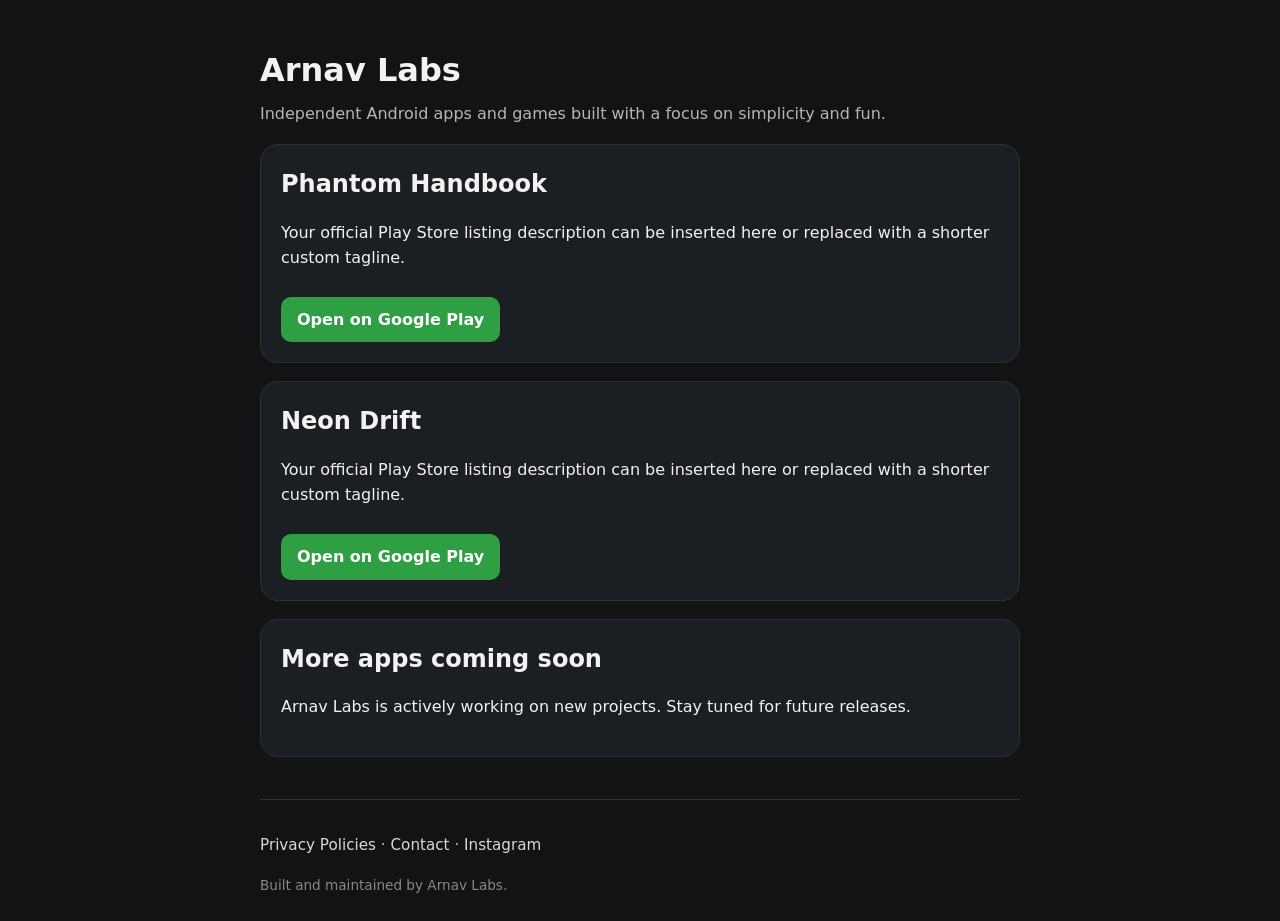
==== index.html @ f1346136 "Add files via upload" ====
<!DOCTYPE html>
<html lang="en">
<head>
<meta charset="UTF-8">
<meta name="viewport" content="width=device-width, initial-scale=1.0">
<title>Arnav Labs</title>
<style>
body{margin:0;font-family:system-ui,-apple-system,Segoe UI,Roboto,sans-serif;background:#111315;color:#f2f2f2;line-height:1.6}
.container{max-width:760px;margin:auto;padding:24px}
h1{margin-bottom:4px;font-size:2rem}
.subtitle{color:#b6b6b6;margin-top:0}
.card{background:#1b1e22;border:1px solid #2c3138;border-radius:18px;padding:20px;margin:18px 0}
.card h2{margin:0 0 8px}
.btn{display:inline-block;margin-top:10px;background:#2ea043;color:white;text-decoration:none;padding:10px 16px;border-radius:10px;font-weight:600}
footer{margin-top:42px;padding-top:18px;border-top:1px solid #2c3138;color:#b6b6b6;font-size:.95rem}
footer a{color:#d8d8d8;text-decoration:none}
.small{margin-top:18px;font-size:.85rem;color:#888}
</style>
</head>
<body>
<div class="container">
<h1>Arnav Labs</h1>
<p class="subtitle">Independent Android apps and games built with a focus on simplicity and fun.</p>

<div class="card">
<h2>Phantom Handbook</h2>
<p>Your official Play Store listing description can be inserted here or replaced with a shorter custom tagline.</p>
<a class="btn" href="https://play.google.com/store/apps/details?id=com.arnav.phantomhandbook">Open on Google Play</a>
</div>

<div class="card">
<h2>Neon Drift</h2>
<p>Your official Play Store listing description can be inserted here or replaced with a shorter custom tagline.</p>
<a class="btn" href="https://play.google.com/store/apps/details?id=com.arnav.neondrift">Open on Google Play</a>
</div>

<div class="card">
<h2>More apps coming soon</h2>
<p>Arnav Labs is actively working on new projects. Stay tuned for future releases.</p>
</div>

<footer>
<p>
<a href="https://arnav246.github.io/Privacy-Policies/">Privacy Policies</a> ·
<a href="mailto:arnavanand24680@gmail.com">Contact</a> ·
<a href="https://instagram.com/arnav.anand627">Instagram</a>
</p>
<div class="small">Built and maintained by Arnav Labs.</div>
</footer>

</div>
</body>
</html>
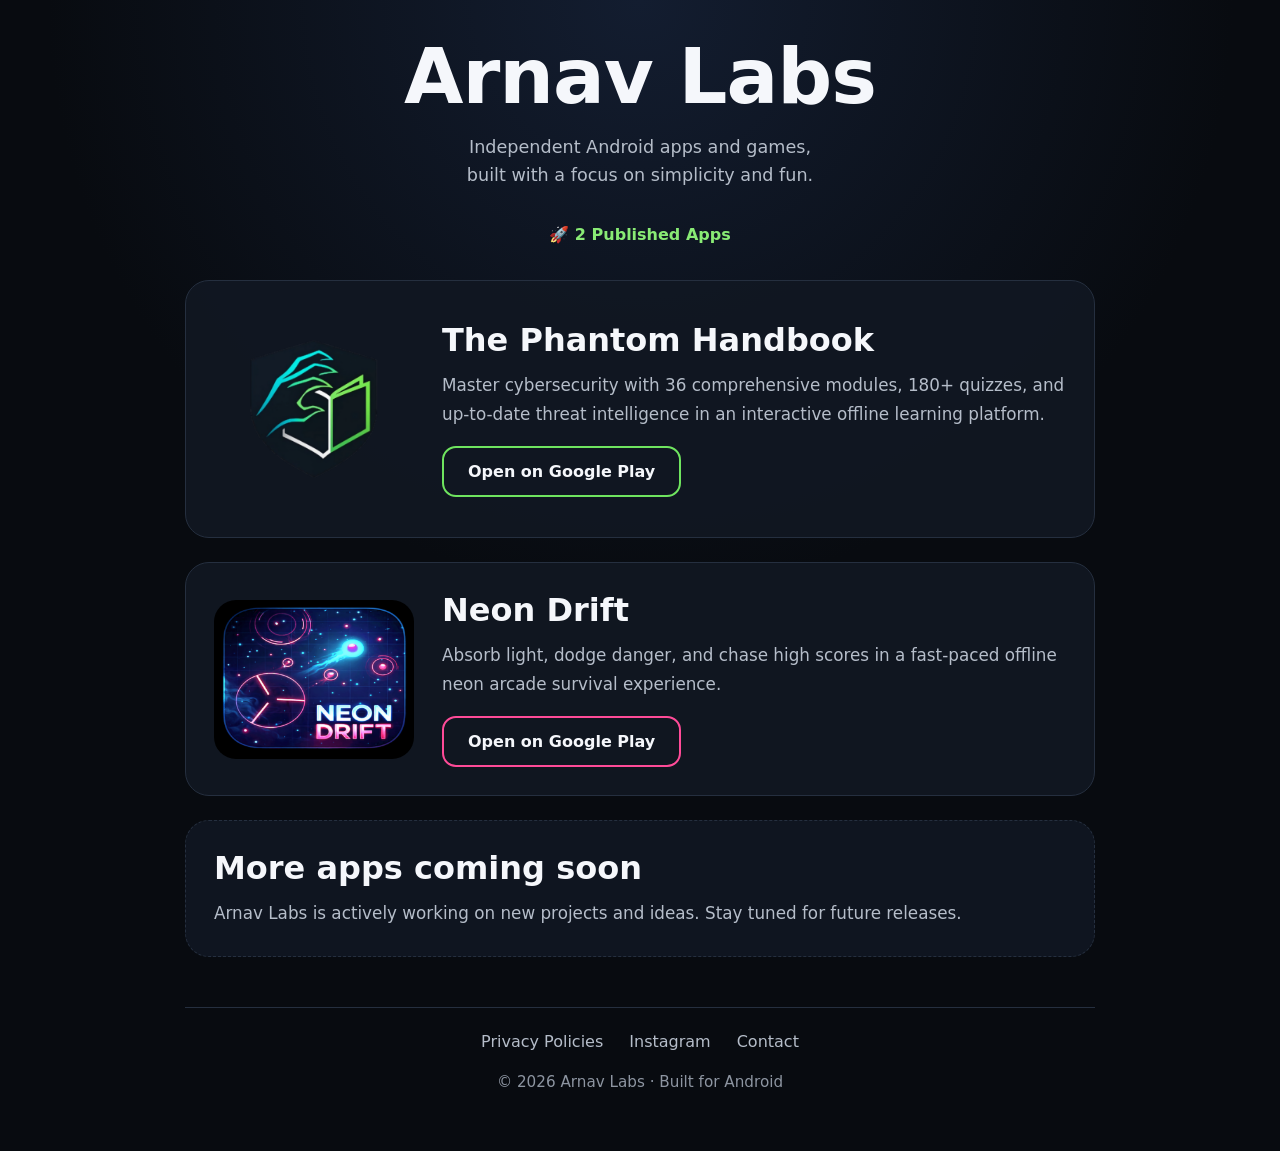
==== commit 23e02a39: "Rename arnav_labs_index to index.html" ====
--- a/index.html
+++ b/index.html
@@ -1,53 +1,338 @@
 <!DOCTYPE html>
 <html lang="en">
 <head>
-<meta charset="UTF-8">
-<meta name="viewport" content="width=device-width, initial-scale=1.0">
-<title>Arnav Labs</title>
-<style>
-body{margin:0;font-family:system-ui,-apple-system,Segoe UI,Roboto,sans-serif;background:#111315;color:#f2f2f2;line-height:1.6}
-.container{max-width:760px;margin:auto;padding:24px}
-h1{margin-bottom:4px;font-size:2rem}
-.subtitle{color:#b6b6b6;margin-top:0}
-.card{background:#1b1e22;border:1px solid #2c3138;border-radius:18px;padding:20px;margin:18px 0}
-.card h2{margin:0 0 8px}
-.btn{display:inline-block;margin-top:10px;background:#2ea043;color:white;text-decoration:none;padding:10px 16px;border-radius:10px;font-weight:600}
-footer{margin-top:42px;padding-top:18px;border-top:1px solid #2c3138;color:#b6b6b6;font-size:.95rem}
-footer a{color:#d8d8d8;text-decoration:none}
-.small{margin-top:18px;font-size:.85rem;color:#888}
-</style>
+    <meta charset="UTF-8">
+    <meta name="viewport" content="width=device-width, initial-scale=1.0">
+    <title>Arnav Labs</title>
+
+    <meta name="description" content="Official home of Arnav Labs. Explore Android apps and games including The Phantom Handbook and Neon Drift.">
+
+    <style>
+        :root{
+            --bg:#080b10;
+            --bg2:#0d121b;
+            --card:#111722;
+            --border:#252f3f;
+            --text:#f5f7fb;
+            --secondary:#b5bdc9;
+            --green:#6fe45f;
+            --pink:#ff4b98;
+        }
+
+        *{
+            margin:0;
+            padding:0;
+            box-sizing:border-box;
+        }
+
+        html{
+            scroll-behavior:smooth;
+        }
+
+        body{
+            background:
+                radial-gradient(circle at top,#131d30 0%,#080b10 45%);
+            color:var(--text);
+            font-family:
+                Inter,
+                system-ui,
+                -apple-system,
+                BlinkMacSystemFont,
+                "Segoe UI",
+                sans-serif;
+        }
+
+        .container{
+            width:min(100%,950px);
+            margin:auto;
+            padding:32px 20px 60px;
+        }
+
+        h1{
+            text-align:center;
+            font-size:clamp(3rem,7vw,4.8rem);
+            font-weight:800;
+            letter-spacing:-1px;
+        }
+
+        .subtitle{
+            margin-top:12px;
+            text-align:center;
+            color:var(--secondary);
+            line-height:1.6;
+            font-size:1.1rem;
+        }
+
+        .published{
+            margin:36px auto;
+            text-align:center;
+            color:#89eb75;
+            font-weight:700;
+            font-size:1rem;
+        }
+
+        .card{
+            display:flex;
+            gap:28px;
+            align-items:center;
+
+            background:rgba(17,23,34,.92);
+
+            border:1px solid var(--border);
+            border-radius:24px;
+
+            padding:28px;
+
+            text-decoration:none;
+            color:inherit;
+
+            transition:.18s ease;
+
+            margin-bottom:24px;
+        }
+
+        .card:hover{
+            transform:translateY(-3px);
+            border-color:#3b4960;
+        }
+
+        .icon{
+            width:200px;
+            border-radius:22px;
+            flex-shrink:0;
+        }
+
+        .content{
+            flex:1;
+        }
+
+        .content h2{
+            font-size:2rem;
+            margin-bottom:12px;
+        }
+
+        .content p{
+            color:var(--secondary);
+            line-height:1.7;
+            font-size:1.05rem;
+        }
+
+        .button{
+
+            display:inline-block;
+
+            margin-top:18px;
+
+            padding:14px 24px;
+
+            border-radius:14px;
+
+            border:2px solid var(--green);
+
+            font-weight:700;
+
+            transition:.18s;
+        }
+
+        .pink{
+            border-color:var(--pink);
+        }
+
+        .coming{
+
+            border-style:dashed;
+            cursor:default;
+        }
+
+        .coming:hover{
+            transform:none;
+        }
+
+        footer{
+
+            margin-top:50px;
+
+            border-top:1px solid var(--border);
+
+            padding-top:24px;
+
+            display:flex;
+
+            justify-content:center;
+
+            flex-wrap:wrap;
+
+            gap:26px;
+        }
+
+        footer a{
+
+            text-decoration:none;
+
+            color:var(--secondary);
+
+            transition:.2s;
+        }
+
+        footer a:hover{
+            color:white;
+        }
+
+        .copyright{
+
+            margin-top:22px;
+
+            text-align:center;
+
+            color:#8d95a1;
+
+            font-size:.95rem;
+        }
+
+        @media(max-width:720px){
+
+            .card{
+
+                flex-direction:column;
+
+                text-align:center;
+
+                padding:24px;
+            }
+
+            .icon{
+
+                width:165px;
+            }
+
+            .content h2{
+
+                font-size:1.7rem;
+            }
+
+        }
+
+    </style>
 </head>
+
 <body>
+
 <div class="container">
-<h1>Arnav Labs</h1>
-<p class="subtitle">Independent Android apps and games built with a focus on simplicity and fun.</p>
-
-<div class="card">
-<h2>Phantom Handbook</h2>
-<p>Your official Play Store listing description can be inserted here or replaced with a shorter custom tagline.</p>
-<a class="btn" href="https://play.google.com/store/apps/details?id=com.arnav.phantomhandbook">Open on Google Play</a>
+
+    <h1>Arnav Labs</h1>
+
+    <div class="subtitle">
+        Independent Android apps and games,<br>
+        built with a focus on simplicity and fun.
+    </div>
+
+    <div class="published">
+        🚀 2 Published Apps
+    </div>
+
+    <!-- PHANTOM -->
+
+    <a class="card"
+       href="https://play.google.com/store/apps/details?id=com.arnav.phantomhandbook"
+       target="_blank">
+
+        <img
+            class="icon"
+            src="phantom.png"
+            alt="The Phantom Handbook">
+
+        <div class="content">
+
+            <h2>The Phantom Handbook</h2>
+
+            <p>
+                Master cybersecurity with 36 comprehensive modules,
+                180+ quizzes, and up-to-date threat intelligence
+                in an interactive offline learning platform.
+            </p>
+
+            <div class="button">
+                Open on Google Play
+            </div>
+
+        </div>
+
+    </a>
+
+    <!-- NEON -->
+
+    <a class="card"
+       href="https://play.google.com/store/apps/details?id=com.arnav.neondrift"
+       target="_blank">
+
+        <img
+            class="icon"
+            src="neon.png"
+            alt="Neon Drift">
+
+        <div class="content">
+
+            <h2>Neon Drift</h2>
+
+            <p>
+                Absorb light, dodge danger,
+                and chase high scores in a
+                fast-paced offline neon arcade
+                survival experience.
+            </p>
+
+            <div class="button pink">
+                Open on Google Play
+            </div>
+
+        </div>
+
+    </a>
+
+    <!-- FUTURE -->
+
+    <div class="card coming">
+
+        <div class="content">
+
+            <h2>More apps coming soon</h2>
+
+            <p>
+                Arnav Labs is actively working
+                on new projects and ideas.
+                Stay tuned for future releases.
+            </p>
+
+        </div>
+
+    </div>
+
+    <footer>
+
+        <a
+        href="https://arnav246.github.io/Privacy-Policies/"
+        target="_blank">
+            Privacy Policies
+        </a>
+
+        <a
+        href="https://instagram.com/arnav.anand627"
+        target="_blank">
+            Instagram
+        </a>
+
+        <a
+        href="mailto:arnavanand24680@gmail.com">
+            Contact
+        </a>
+
+    </footer>
+
+    <div class="copyright">
+        © 2026 Arnav Labs · Built for Android
+    </div>
+
 </div>
 
-<div class="card">
-<h2>Neon Drift</h2>
-<p>Your official Play Store listing description can be inserted here or replaced with a shorter custom tagline.</p>
-<a class="btn" href="https://play.google.com/store/apps/details?id=com.arnav.neondrift">Open on Google Play</a>
-</div>
-
-<div class="card">
-<h2>More apps coming soon</h2>
-<p>Arnav Labs is actively working on new projects. Stay tuned for future releases.</p>
-</div>
-
-<footer>
-<p>
-<a href="https://arnav246.github.io/Privacy-Policies/">Privacy Policies</a> ·
-<a href="mailto:arnavanand24680@gmail.com">Contact</a> ·
-<a href="https://instagram.com/arnav.anand627">Instagram</a>
-</p>
-<div class="small">Built and maintained by Arnav Labs.</div>
-</footer>
-
-</div>
 </body>
 </html>
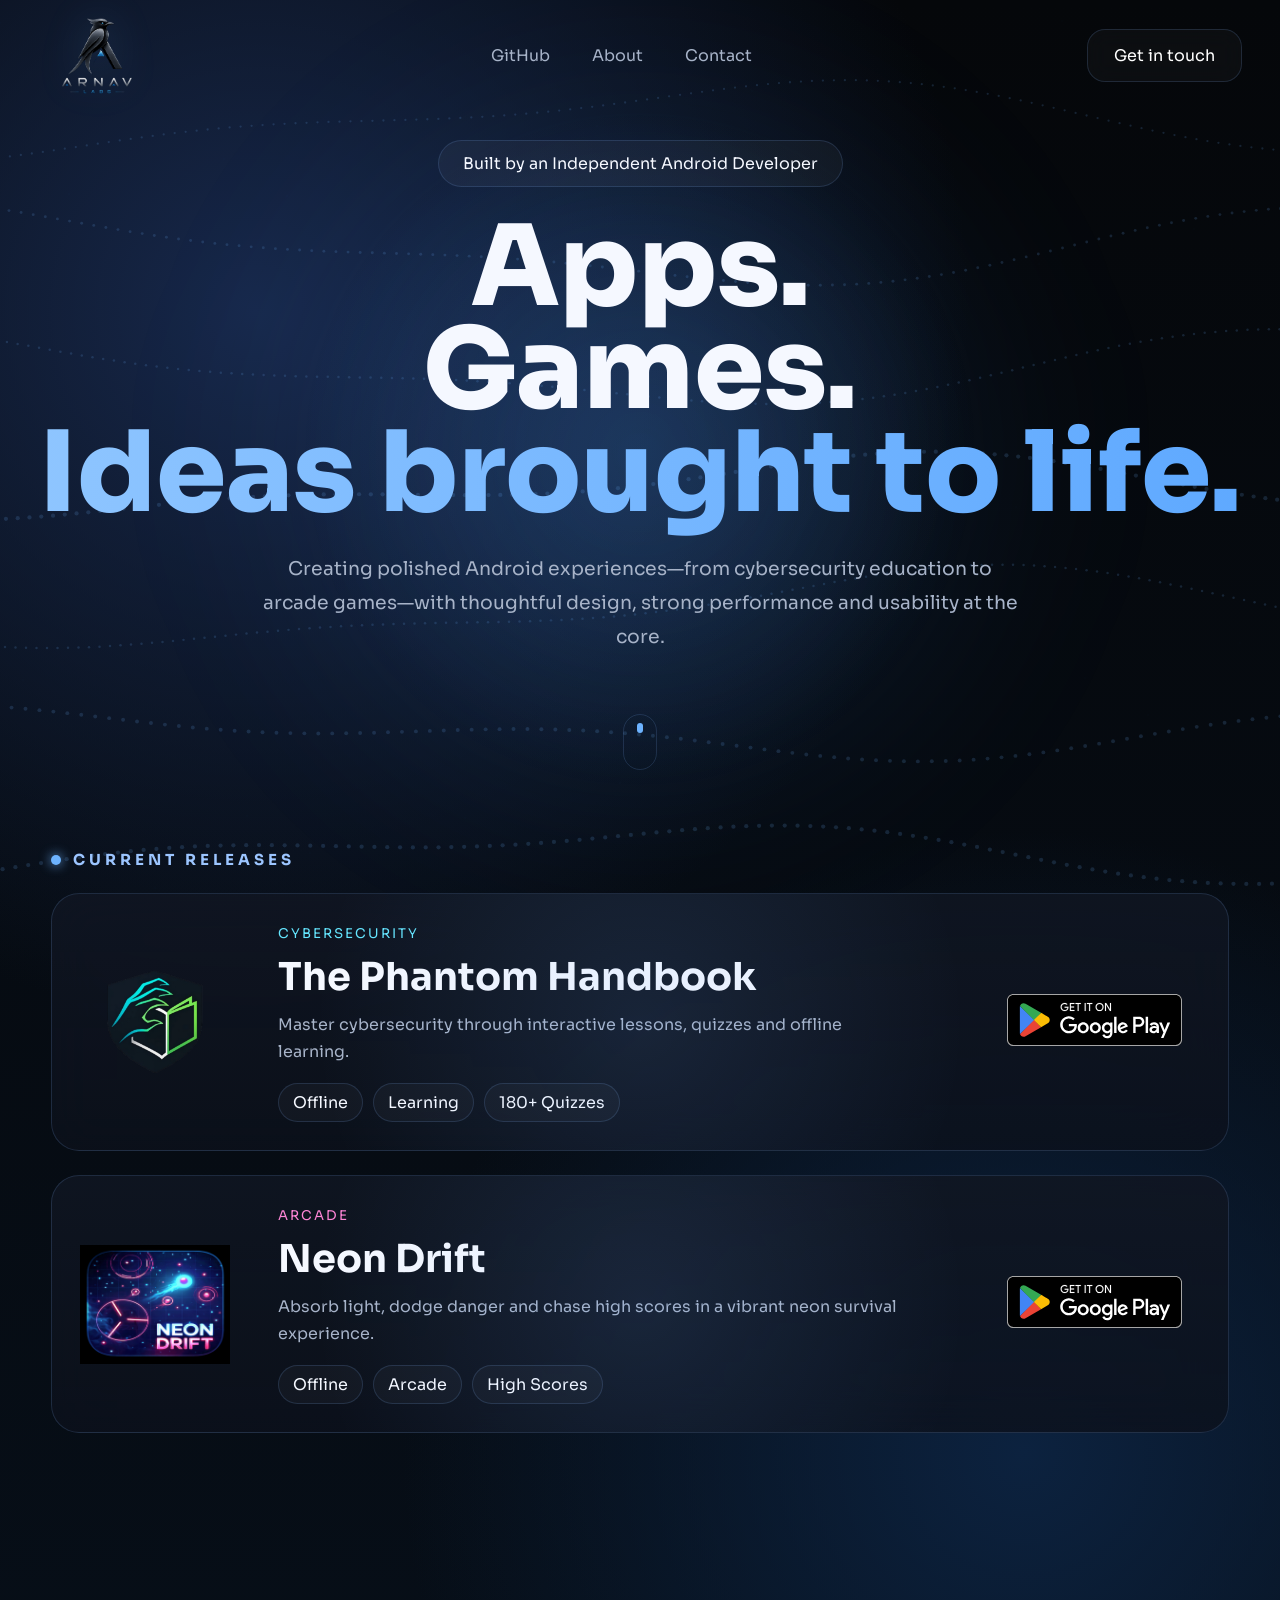
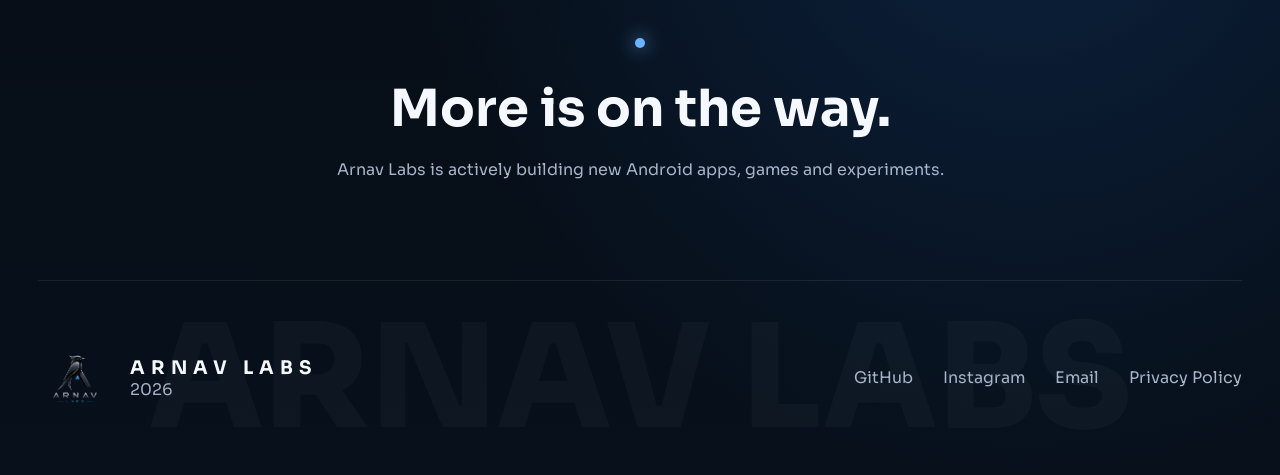
==== commit d473c2d6: "Add files via upload" ====
--- a/index.html
+++ b/index.html
@@ -1,338 +1,216 @@
 <!DOCTYPE html>
 <html lang="en">
 <head>
-    <meta charset="UTF-8">
-    <meta name="viewport" content="width=device-width, initial-scale=1.0">
-    <title>Arnav Labs</title>
-
-    <meta name="description" content="Official home of Arnav Labs. Explore Android apps and games including The Phantom Handbook and Neon Drift.">
-
-    <style>
-        :root{
-            --bg:#080b10;
-            --bg2:#0d121b;
-            --card:#111722;
-            --border:#252f3f;
-            --text:#f5f7fb;
-            --secondary:#b5bdc9;
-            --green:#6fe45f;
-            --pink:#ff4b98;
-        }
-
-        *{
-            margin:0;
-            padding:0;
-            box-sizing:border-box;
-        }
-
-        html{
-            scroll-behavior:smooth;
-        }
-
-        body{
-            background:
-                radial-gradient(circle at top,#131d30 0%,#080b10 45%);
-            color:var(--text);
-            font-family:
-                Inter,
-                system-ui,
-                -apple-system,
-                BlinkMacSystemFont,
-                "Segoe UI",
-                sans-serif;
-        }
-
-        .container{
-            width:min(100%,950px);
-            margin:auto;
-            padding:32px 20px 60px;
-        }
-
-        h1{
-            text-align:center;
-            font-size:clamp(3rem,7vw,4.8rem);
-            font-weight:800;
-            letter-spacing:-1px;
-        }
-
-        .subtitle{
-            margin-top:12px;
-            text-align:center;
-            color:var(--secondary);
-            line-height:1.6;
-            font-size:1.1rem;
-        }
-
-        .published{
-            margin:36px auto;
-            text-align:center;
-            color:#89eb75;
-            font-weight:700;
-            font-size:1rem;
-        }
-
-        .card{
-            display:flex;
-            gap:28px;
-            align-items:center;
-
-            background:rgba(17,23,34,.92);
-
-            border:1px solid var(--border);
-            border-radius:24px;
-
-            padding:28px;
-
-            text-decoration:none;
-            color:inherit;
-
-            transition:.18s ease;
-
-            margin-bottom:24px;
-        }
-
-        .card:hover{
-            transform:translateY(-3px);
-            border-color:#3b4960;
-        }
-
-        .icon{
-            width:200px;
-            border-radius:22px;
-            flex-shrink:0;
-        }
-
-        .content{
-            flex:1;
-        }
-
-        .content h2{
-            font-size:2rem;
-            margin-bottom:12px;
-        }
-
-        .content p{
-            color:var(--secondary);
-            line-height:1.7;
-            font-size:1.05rem;
-        }
-
-        .button{
-
-            display:inline-block;
-
-            margin-top:18px;
-
-            padding:14px 24px;
-
-            border-radius:14px;
-
-            border:2px solid var(--green);
-
-            font-weight:700;
-
-            transition:.18s;
-        }
-
-        .pink{
-            border-color:var(--pink);
-        }
-
-        .coming{
-
-            border-style:dashed;
-            cursor:default;
-        }
-
-        .coming:hover{
-            transform:none;
-        }
-
-        footer{
-
-            margin-top:50px;
-
-            border-top:1px solid var(--border);
-
-            padding-top:24px;
-
-            display:flex;
-
-            justify-content:center;
-
-            flex-wrap:wrap;
-
-            gap:26px;
-        }
-
-        footer a{
-
-            text-decoration:none;
-
-            color:var(--secondary);
-
-            transition:.2s;
-        }
-
-        footer a:hover{
-            color:white;
-        }
-
-        .copyright{
-
-            margin-top:22px;
-
-            text-align:center;
-
-            color:#8d95a1;
-
-            font-size:.95rem;
-        }
-
-        @media(max-width:720px){
-
-            .card{
-
-                flex-direction:column;
-
-                text-align:center;
-
-                padding:24px;
-            }
-
-            .icon{
-
-                width:165px;
-            }
-
-            .content h2{
-
-                font-size:1.7rem;
-            }
-
-        }
-
-    </style>
+<meta charset="UTF-8">
+<meta name="viewport" content="width=device-width, initial-scale=1.0">
+<title>Arnav Labs</title>
+
+<meta name="description" content="Arnav Labs builds polished Android apps, games and experiments.">
+
+<link rel="preconnect" href="https://fonts.googleapis.com">
+<link rel="preconnect" href="https://fonts.gstatic.com" crossorigin>
+<link href="https://fonts.googleapis.com/css2?family=Sora:wght@300;400;600;700;800&display=swap" rel="stylesheet">
+
+<link rel="stylesheet" href="style.css">
 </head>
 
 <body>
 
-<div class="container">
-
-    <h1>Arnav Labs</h1>
-
-    <div class="subtitle">
-        Independent Android apps and games,<br>
-        built with a focus on simplicity and fun.
-    </div>
-
-    <div class="published">
-        🚀 2 Published Apps
-    </div>
-
-    <!-- PHANTOM -->
-
-    <a class="card"
-       href="https://play.google.com/store/apps/details?id=com.arnav.phantomhandbook"
-       target="_blank">
-
-        <img
-            class="icon"
-            src="phantom.png"
-            alt="The Phantom Handbook">
-
-        <div class="content">
-
-            <h2>The Phantom Handbook</h2>
+<canvas id="bgCanvas"></canvas>
+
+<div class="noise"></div>
+
+<header class="navbar">
+
+    <a class="brand" href="#">
+        <img src="assets/Arnav Labs Logo.png" alt="Arnav Labs Logo">
+    </a>
+
+    <nav>
+        <a href="https://github.com/Arnav246" target="_blank" rel="noopener noreferrer">GitHub</a>
+        <a href="#about">About</a>
+        <a href="#contact">Contact</a>
+    </nav>
+
+    <a class="contact-btn" href="mailto:arnavanand24680@gmail.com">
+        Get in touch
+    </a>
+
+</header>
+
+<main class="hero">
+
+    <div class="hero-glow"></div>
+
+    <span class="badge">
+        Built by an Independent Android Developer
+    </span>
+
+    <h1>
+        Apps.<br>
+        Games.<br>
+        <span>Ideas brought to life.</span>
+    </h1>
+
+    <p>
+        Creating polished Android experiences—from cybersecurity education
+        to arcade games—with thoughtful design, strong performance and
+        usability at the core.
+    </p>
+
+    <div class="hero-scroll">
+        <span></span>
+    </div>
+
+</main>
+
+<section id="apps" class="apps">
+
+    <div class="section-title">
+        <span></span>
+        <h2>Current Releases</h2>
+    </div>
+
+    <article class="card tilt">
+
+        <img class="app-icon" src="assets/phantom.png" alt="The Phantom Handbook">
+
+        <div class="card-content">
+
+            <small class="category">CYBERSECURITY</small>
+
+            <h3>The Phantom Handbook</h3>
 
             <p>
-                Master cybersecurity with 36 comprehensive modules,
-                180+ quizzes, and up-to-date threat intelligence
-                in an interactive offline learning platform.
+                Master cybersecurity through interactive lessons,
+                quizzes and offline learning.
             </p>
 
-            <div class="button">
-                Open on Google Play
+            <div class="tags">
+                <span>Offline</span>
+                <span>Learning</span>
+                <span>180+ Quizzes</span>
             </div>
 
         </div>
 
-    </a>
-
-    <!-- NEON -->
-
-    <a class="card"
-       href="https://play.google.com/store/apps/details?id=com.arnav.neondrift"
-       target="_blank">
-
-        <img
-            class="icon"
-            src="neon.png"
-            alt="Neon Drift">
-
-        <div class="content">
-
-            <h2>Neon Drift</h2>
+        <div class="card-action">
+
+            <a href="https://play.google.com/store/apps/details?id=com.arnav.phantomhandbook"
+               target="_blank"
+               rel="noopener noreferrer">
+
+                <img class="play"
+                     src="assets/GetItOnGooglePlay_Badge_Web_color_English.svg"
+                     alt="Google Play">
+
+            </a>
+
+        </div>
+
+    </article>
+
+    <article class="card tilt">
+
+        <img class="app-icon" src="assets/neon.png" alt="Neon Drift">
+
+        <div class="card-content">
+
+            <small class="category arcade">ARCADE</small>
+
+            <h3>Neon Drift</h3>
 
             <p>
-                Absorb light, dodge danger,
-                and chase high scores in a
-                fast-paced offline neon arcade
-                survival experience.
+                Absorb light, dodge danger and chase high scores
+                in a vibrant neon survival experience.
             </p>
 
-            <div class="button pink">
-                Open on Google Play
+            <div class="tags">
+                <span>Offline</span>
+                <span>Arcade</span>
+                <span>High Scores</span>
             </div>
 
         </div>
 
-    </a>
-
-    <!-- FUTURE -->
-
-    <div class="card coming">
-
-        <div class="content">
-
-            <h2>More apps coming soon</h2>
-
-            <p>
-                Arnav Labs is actively working
-                on new projects and ideas.
-                Stay tuned for future releases.
-            </p>
-
-        </div>
-
-    </div>
-
-    <footer>
-
-        <a
-        href="https://arnav246.github.io/Privacy-Policies/"
-        target="_blank">
-            Privacy Policies
-        </a>
-
-        <a
-        href="https://instagram.com/arnav.anand627"
-        target="_blank">
-            Instagram
-        </a>
-
-        <a
-        href="mailto:arnavanand24680@gmail.com">
-            Contact
-        </a>
-
-    </footer>
-
-    <div class="copyright">
-        © 2026 Arnav Labs · Built for Android
-    </div>
-
-</div>
+        <div class="card-action">
+
+            <a href="https://play.google.com/store/apps/details?id=com.arnav.neondrift"
+               target="_blank"
+               rel="noopener noreferrer">
+
+                <img class="play"
+                     src="assets/GetItOnGooglePlay_Badge_Web_color_English.svg"
+                     alt="Google Play">
+
+            </a>
+
+        </div>
+
+    </article>
+
+</section>
+
+<section id="about" class="future">
+
+    <div class="star"></div>
+
+    <h2>More is on the way.</h2>
+
+    <p>
+        Arnav Labs is actively building new Android apps,
+        games and experiments.
+    </p>
+
+</section>
+
+<footer id="contact">
+
+    <div class="footer-watermark">
+        ARNAV LABS
+    </div>
+
+    <div class="footer-top">
+
+        <div class="footer-brand">
+
+            <img src="assets/Arnav Labs Logo.png" alt="">
+
+            <div>
+
+                <h3>ARNAV LABS</h3>
+
+                <p>2026</p>
+
+            </div>
+
+        </div>
+
+        <div class="footer-links">
+
+            <a href="https://github.com/Arnav246" target="_blank">GitHub</a>
+
+            <a href="https://instagram.com/arnav.anand627"
+               target="_blank">
+                Instagram
+            </a>
+
+            <a href="mailto:arnavanand24680@gmail.com">
+                Email
+            </a>
+
+            <a href="https://arnav246.github.io/Privacy-Policies/"
+               target="_blank">
+                Privacy Policy
+            </a>
+
+        </div>
+
+    </div>
+
+</footer>
+
+<script src="script.js"></script>
 
 </body>
 </html>
--- a/style.css
+++ b/style.css
@@ -0,0 +1,251 @@
+
+:root{
+--bg:#05070a;
+--bg2:#0b1320;
+--card:rgba(14,20,33,.68);
+--border:rgba(130,180,255,.16);
+--text:#f5f8ff;
+--muted:#a7b3c8;
+--blue:#6db3ff;
+--cyan:#65e6ff;
+--pink:#ff86d7;
+--radius:28px;
+}
+
+*{margin:0;padding:0;box-sizing:border-box}
+html{scroll-behavior:smooth}
+body{
+font-family:"Sora",sans-serif;
+color:var(--text);
+background:
+radial-gradient(circle at 20% 15%,#17284b 0%,transparent 35%),
+radial-gradient(circle at 80% 70%,#0c223f 0%,transparent 35%),
+linear-gradient(#05070a,#07101b);
+overflow-x:hidden;
+}
+
+#bgCanvas,.noise{
+position:fixed;
+inset:0;
+pointer-events:none;
+}
+#bgCanvas{z-index:-3}
+.noise{
+z-index:-2;
+opacity:.035;
+background-image:
+radial-gradient(circle,rgba(255,255,255,.9) .5px,transparent .6px);
+background-size:6px 6px;
+mix-blend-mode:soft-light;
+}
+
+.navbar{
+width:min(1450px,94%);
+margin:auto;
+height:110px;
+display:flex;
+justify-content:space-between;
+align-items:center;
+}
+.brand img{
+height:118px;
+transition:.4s;
+filter:drop-shadow(0 0 20px rgba(109,179,255,.15));
+}
+.brand:hover img{transform:scale(1.03)}
+nav{display:flex;gap:42px}
+nav a,.footer-links a{
+text-decoration:none;
+color:var(--muted);
+transition:.25s;
+}
+nav a:hover,.footer-links a:hover{color:#fff}
+.contact-btn{
+text-decoration:none;
+color:#fff;
+padding:15px 26px;
+border-radius:18px;
+border:1px solid var(--border);
+background:rgba(255,255,255,.03);
+backdrop-filter:blur(12px);
+}
+.contact-btn:hover{
+border-color:var(--blue);
+box-shadow:0 0 30px rgba(109,179,255,.25);
+}
+.hero{
+position:relative;
+min-height:82vh;
+display:flex;
+flex-direction:column;
+justify-content:center;
+align-items:center;
+text-align:center;
+padding:30px 20px 80px;
+}
+.hero-glow{
+position:absolute;
+width:850px;
+height:850px;
+border-radius:50%;
+background:radial-gradient(circle,rgba(65,145,255,.18),transparent 70%);
+filter:blur(70px);
+z-index:-1;
+}
+.badge{
+padding:12px 24px;
+border-radius:999px;
+border:1px solid var(--border);
+background:rgba(255,255,255,.04);
+margin-bottom:28px;
+}
+.hero h1{
+font-size:clamp(4rem,9vw,7rem);
+line-height:.92;
+font-weight:800;
+}
+.hero h1 span{
+background:linear-gradient(90deg,#8ec5ff,#5fa9ff);
+-webkit-background-clip:text;
+-webkit-text-fill-color:transparent;
+}
+.hero p{
+max-width:760px;
+margin-top:28px;
+font-size:1.18rem;
+line-height:1.8;
+color:var(--muted);
+}
+.hero-scroll{
+margin-top:60px;
+width:34px;height:56px;
+border:1px solid var(--border);
+border-radius:20px;
+display:flex;
+justify-content:center;
+padding-top:8px;
+}
+.hero-scroll span{
+width:6px;height:10px;
+border-radius:99px;
+background:var(--blue);
+animation:scrollDot 2s infinite;
+}
+@keyframes scrollDot{
+0%{transform:translateY(0);opacity:1}
+80%{transform:translateY(22px);opacity:0}
+100%{transform:translateY(0);opacity:0}
+}
+.apps{
+width:min(1200px,92%);
+margin:auto;
+padding-bottom:80px;
+}
+.section-title{
+display:flex;align-items:center;gap:12px;margin-bottom:24px
+}
+.section-title span{
+width:10px;height:10px;border-radius:50%;
+background:var(--blue);
+box-shadow:0 0 12px var(--blue);
+}
+.section-title h2{
+font-size:.95rem;
+letter-spacing:4px;
+text-transform:uppercase;
+color:#9cc5ff;
+}
+.card{
+display:grid;
+grid-template-columns:170px 1fr 210px;
+gap:28px;
+align-items:center;
+padding:28px;
+margin-bottom:24px;
+background:linear-gradient(180deg,rgba(16,22,34,.88),rgba(12,17,28,.8));
+border:1px solid var(--border);
+border-radius:var(--radius);
+backdrop-filter:blur(24px);
+transition:.35s;
+position:relative;
+overflow:hidden;
+}
+.card::before{
+content:"";
+position:absolute;
+inset:-40%;
+background:radial-gradient(circle at var(--mx,50%) var(--my,50%),rgba(110,170,255,.12),transparent 30%);
+pointer-events:none;
+}
+.card:hover{
+transform:translateY(-8px);
+border-color:rgba(120,180,255,.35);
+box-shadow:0 20px 60px rgba(0,0,0,.45);
+}
+.app-icon{width:150px;height:150px;object-fit:contain}
+.category{letter-spacing:2px;color:var(--cyan)}
+.arcade{color:var(--pink)}
+.card h3{font-size:2.4rem;margin:10px 0}
+.card p{color:var(--muted);line-height:1.7;max-width:620px}
+.tags{display:flex;gap:10px;flex-wrap:wrap;margin-top:18px}
+.tags span{
+padding:8px 14px;border-radius:999px;
+border:1px solid var(--border);
+background:rgba(255,255,255,.03)
+}
+.card-action{display:flex;justify-content:center}
+.play{width:175px;transition:.3s}
+.play:hover{transform:scale(1.04);filter:drop-shadow(0 0 16px rgba(109,179,255,.45))}
+.future{
+padding:100px 20px;
+text-align:center;
+position:relative;
+}
+.star{
+width:10px;height:10px;border-radius:50%;
+background:var(--blue);
+margin:0 auto 28px;
+box-shadow:0 0 18px var(--blue);
+}
+.future h2{font-size:3.2rem}
+.future p{margin-top:18px;color:var(--muted)}
+footer{
+position:relative;
+width:min(1400px,94%);
+margin:auto;
+padding:60px 0;
+border-top:1px solid rgba(255,255,255,.08);
+overflow:hidden;
+}
+.footer-watermark{
+position:absolute;
+left:50%;
+top:50%;
+transform:translate(-50%,-50%);
+font-size:9rem;
+font-weight:800;
+opacity:.03;
+white-space:nowrap;
+pointer-events:none;
+}
+.footer-top{
+display:flex;
+justify-content:space-between;
+align-items:center;
+position:relative;
+}
+.footer-brand{display:flex;align-items:center;gap:18px}
+.footer-brand img{height:74px}
+.footer-brand h3{letter-spacing:6px}
+.footer-brand p{color:var(--muted)}
+.footer-links{display:flex;gap:30px}
+@media(max-width:900px){
+.navbar{flex-direction:column;height:auto;padding:20px 0;gap:20px}
+.brand img{height:90px}
+nav{flex-wrap:wrap;justify-content:center}
+.card{grid-template-columns:1fr;text-align:center}
+.card-action{margin-top:10px}
+.tags{justify-content:center}
+.footer-top{flex-direction:column;gap:30px}
+.footer-watermark{font-size:4rem}
+}
